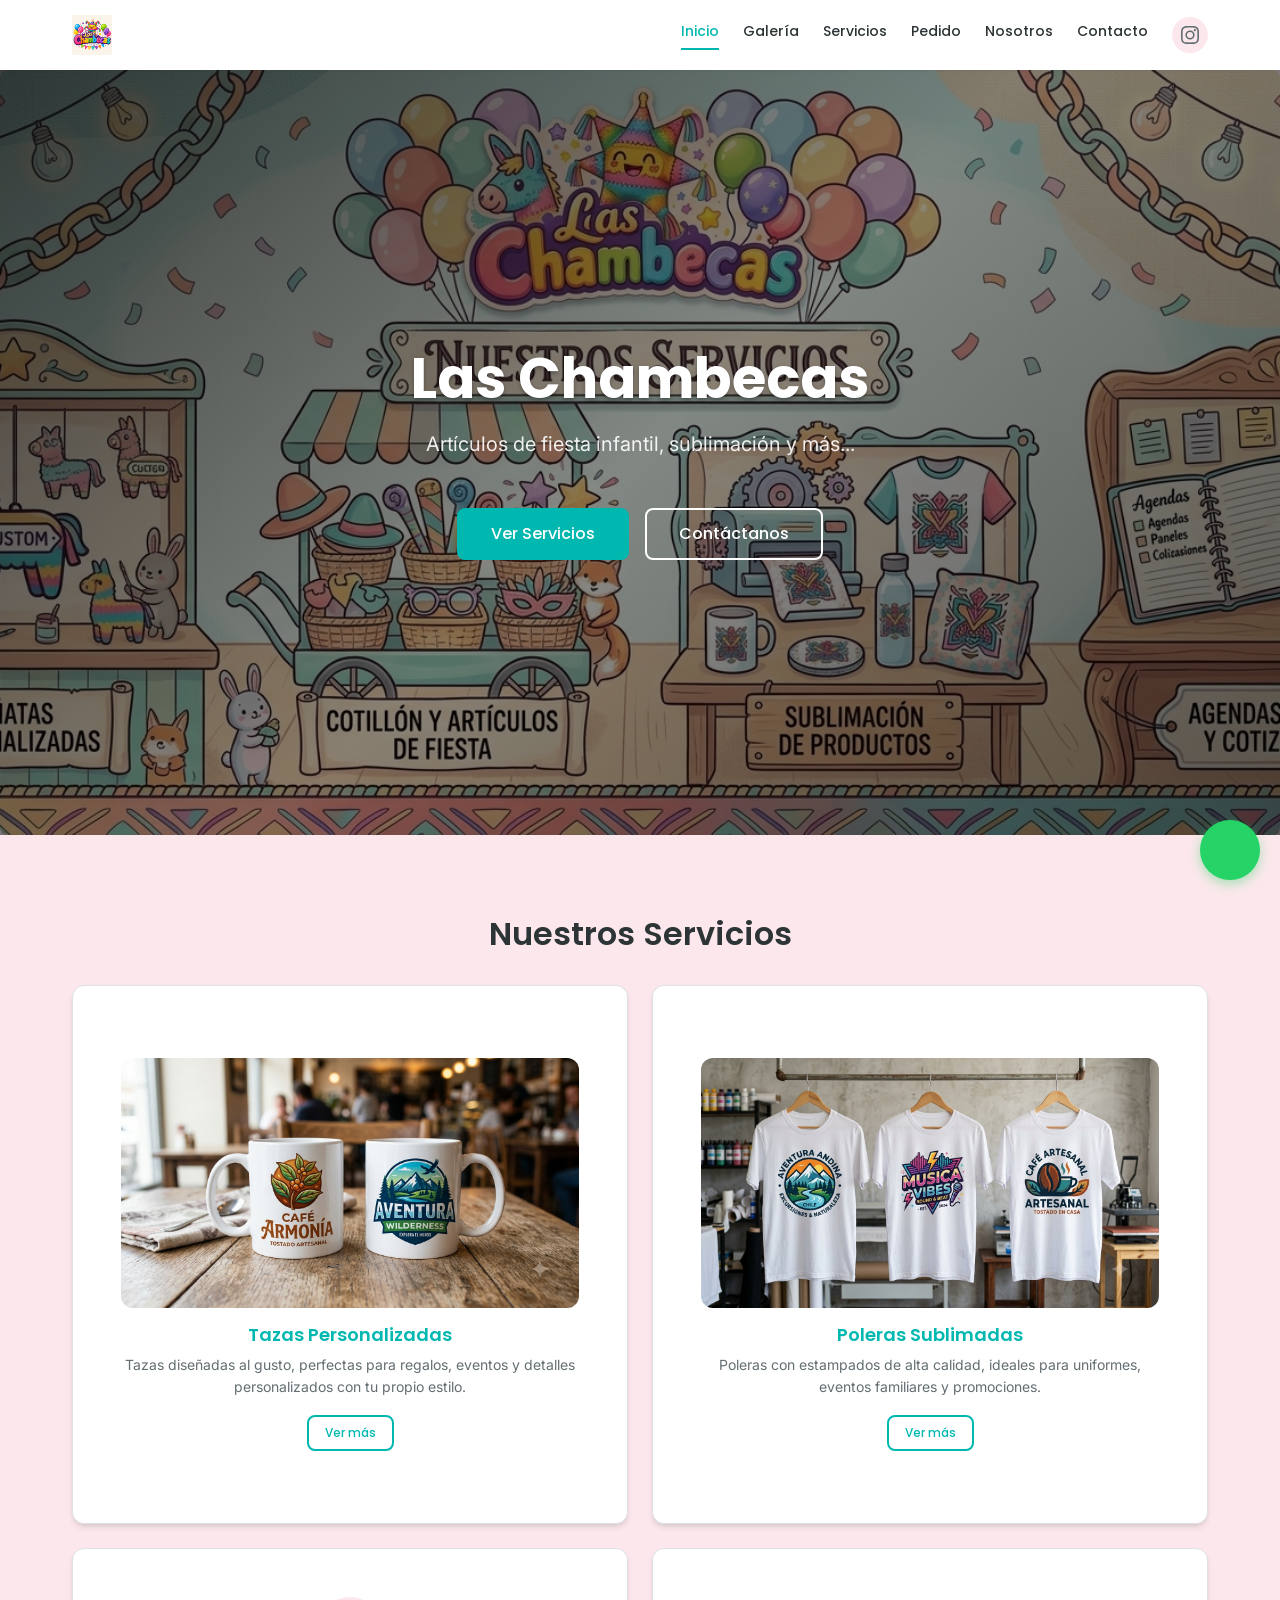
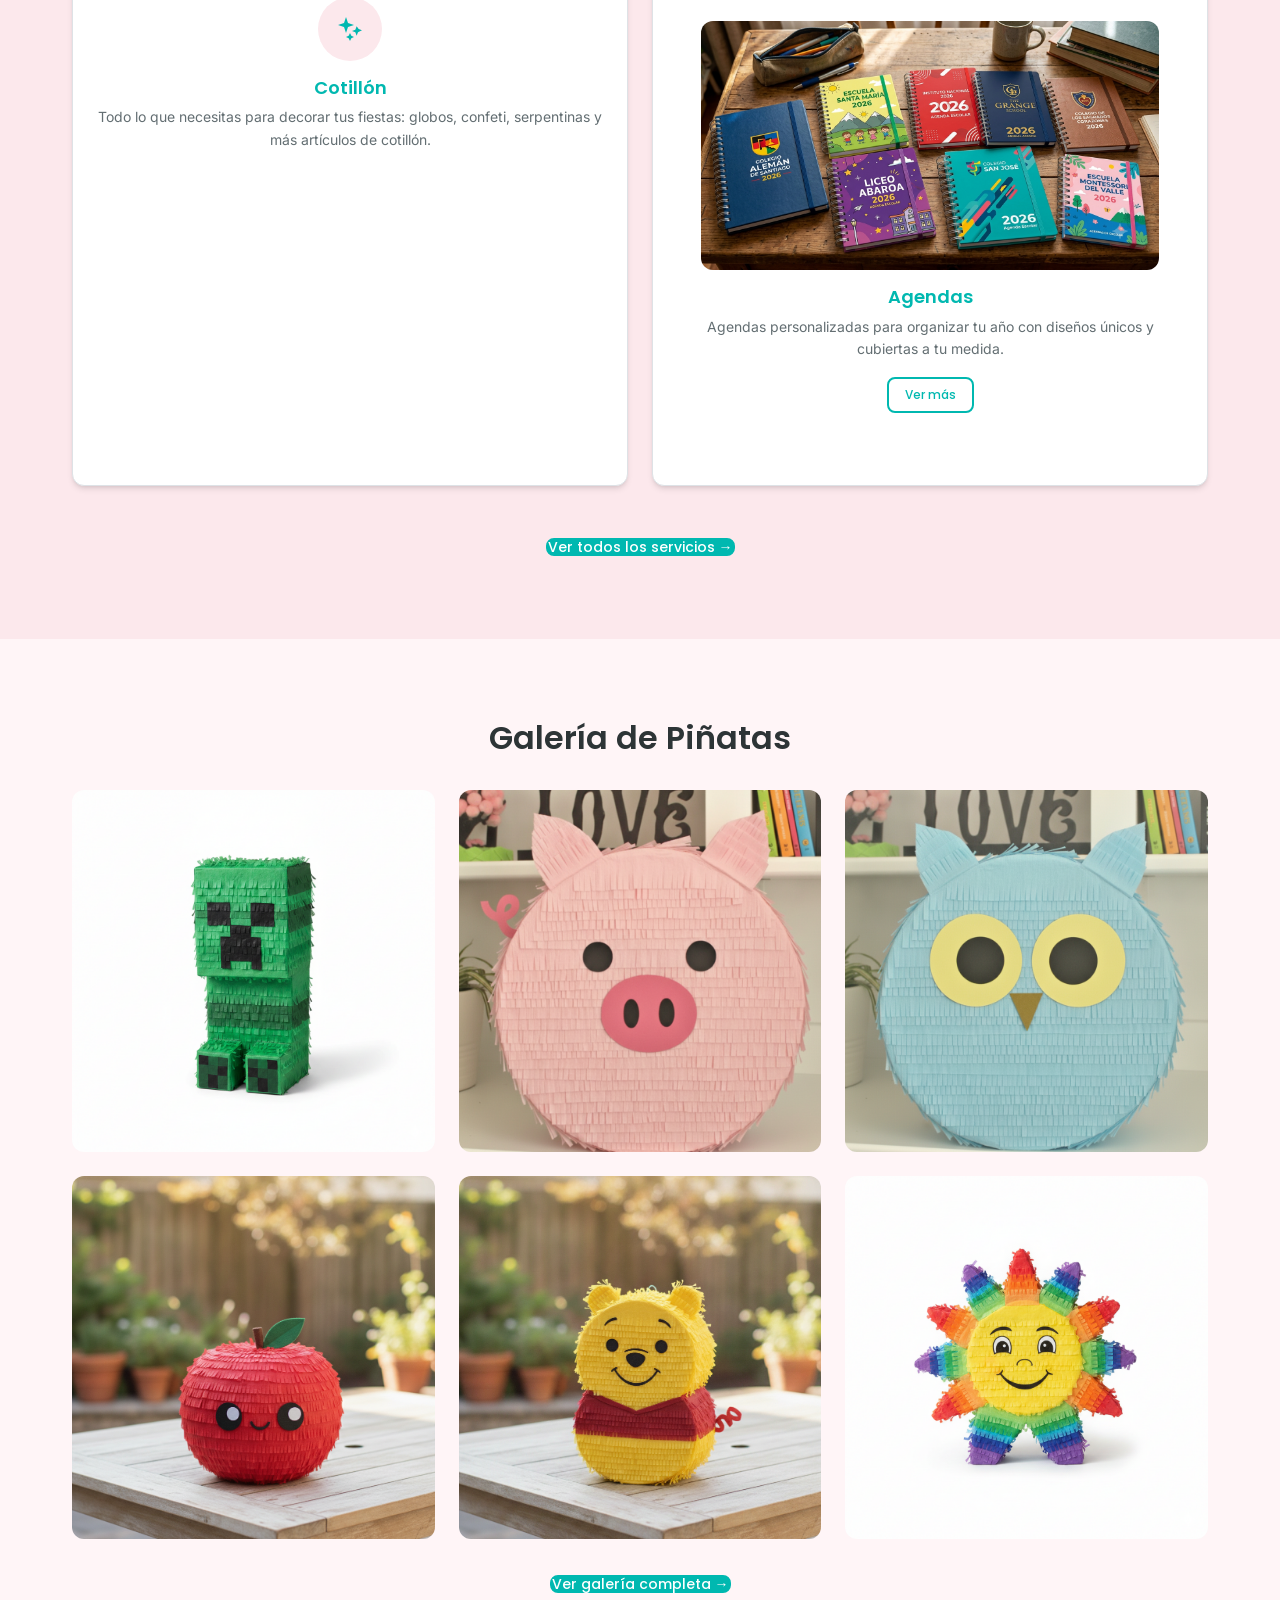
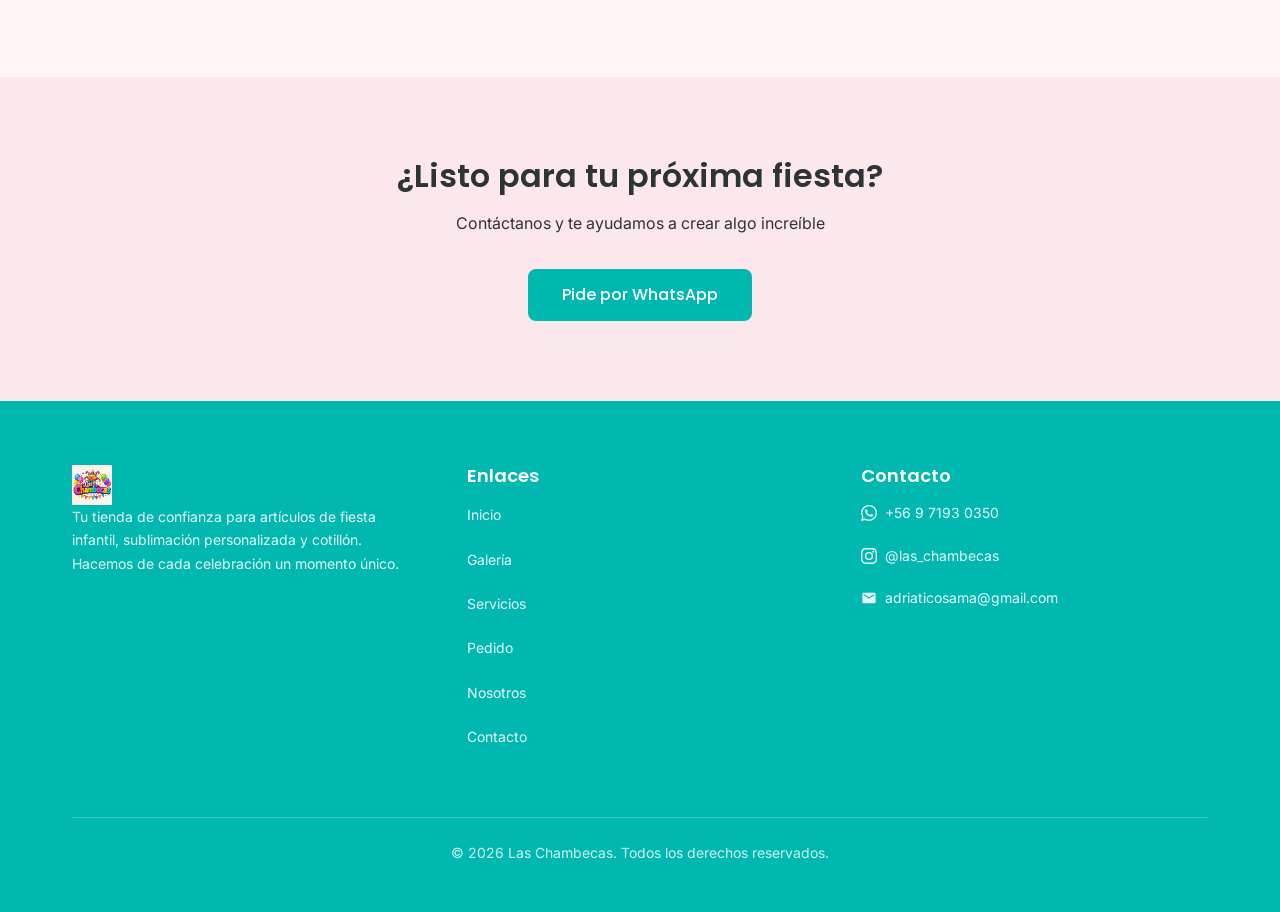
==== index.html @ 4bd5de6d "feat: sitio completo Las Chambecas - 7 páginas estáticas + catálogo con precios" ====
<!DOCTYPE html>
<html lang="es">
<head>
  <meta charset="UTF-8">
  <meta name="viewport" content="width=device-width, initial-scale=1.0">
  <meta name="description" content="Las Chambecas — Artículos de fiesta infantil, sublimación personalizada, cotillón y más. Tu tienda de confianza para celebraciones inolvidables.">
  <meta property="og:title" content="Las Chambecas — Fiestas Infantiles y Sublimación">
  <meta property="og:description" content="Artículos de fiesta infantil, sublimación personalizada y cotillón. ¡Celebra con estilo!">
  <meta property="og:type" content="website">
  <meta property="og:url" content="https://laschambecas.cl">
  <meta property="og:image" content="branding/logo.png">

  <title>Las Chambecas — Fiestas Infantiles y Sublimación</title>

  <!-- Favicon -->
  <link rel="icon" type="image/png" sizes="32x32" href="branding/logo.png">
  <link rel="apple-touch-icon" href="branding/logo.png">

  <!-- Google Fonts -->
  <link rel="preconnect" href="https://fonts.googleapis.com">
  <link rel="preconnect" href="https://fonts.gstatic.com" crossorigin>
  <link href="https://fonts.googleapis.com/css2?family=Poppins:wght@400;500;600;700&family=Inter:wght@400;500&display=swap" rel="stylesheet">

  <!-- CSS -->
  <link rel="stylesheet" href="css/style.css">
</head>
<body>

  <!-- ============================================================
       SKIP LINK
       ============================================================ -->
  <a href="#main-content" class="skip-link">Saltar al contenido principal</a>

  <!-- ============================================================
       HEADER
       ============================================================ -->
  <header class="header" role="banner">
    <div class="header__inner">

      <!-- Logo -->
      <a href="index.html" class="logo" aria-label="Las Chambecas — Inicio">
        <img class="logo__img" src="branding/logo.png" alt="Las Chambecas" width="40" height="40">
      </a>

      <!-- Navegación (mobile panel + desktop horizontal) -->
      <nav class="nav nav--mobile" aria-label="Menú de navegación principal">
        <ul class="nav__list">
          <li><a href="index.html" class="nav__link nav__link--active">Inicio</a></li>
          <li><a href="galeria.html" class="nav__link">Galería</a></li>
          <li><a href="servicios.html" class="nav__link">Servicios</a></li>
          <li><a href="pedido.html" class="nav__link">Pedido</a></li>
          <li><a href="nosotros.html" class="nav__link">Nosotros</a></li>
          <li><a href="contacto.html" class="nav__link">Contacto</a></li>
        </ul>

        <!-- Redes sociales en el menú (visible en mobile panel y desktop) -->
        <div class="header__social">
          <a href="https://www.instagram.com/las_chambecas/"
             class="header__social-link"
             target="_blank"
             rel="noopener noreferrer"
             aria-label="Síguenos en Instagram">
            <svg xmlns="http://www.w3.org/2000/svg" viewBox="0 0 24 24" width="18" height="18" aria-hidden="true">
              <path d="M12 2.163c3.204 0 3.584.012 4.85.07 3.252.148 4.771 1.691 4.919 4.919.058 1.265.069 1.645.069 4.849 0 3.205-.012 3.584-.069 4.849-.149 3.225-1.664 4.771-4.919 4.919-1.266.058-1.644.07-4.85.07-3.204 0-3.584-.012-4.849-.07-3.26-.149-4.771-1.699-4.919-4.92-.058-1.265-.07-1.644-.07-4.849 0-3.204.013-3.583.07-4.849.149-3.227 1.664-4.771 4.919-4.919 1.266-.057 1.645-.069 4.849-.069zM12 0C8.741 0 8.333.014 7.053.072 2.695.272.273 2.69.073 7.052.014 8.333 0 8.741 0 12c0 3.259.014 3.668.072 4.948.2 4.358 2.618 6.78 6.98 6.98C8.333 23.986 8.741 24 12 24c3.259 0 3.668-.014 4.948-.072 4.354-.2 6.782-2.618 6.979-6.98.059-1.28.073-1.689.073-4.948 0-3.259-.014-3.667-.072-4.947-.196-4.354-2.617-6.78-6.979-6.98C15.668.014 15.259 0 12 0zm0 5.838a6.162 6.162 0 100 12.324 6.162 6.162 0 000-12.324zM12 16a4 4 0 110-8 4 4 0 010 8zm6.406-11.845a1.44 1.44 0 100 2.881 1.44 1.44 0 000-2.881z"/>
            </svg>
          </a>
        </div>
      </nav>

      <!-- Botón menú hamburguesa (visible solo en mobile) -->
      <button class="menu-toggle hide-desktop" aria-label="Abrir menú de navegación" aria-expanded="false">
        <span class="menu-toggle__line"></span>
        <span class="menu-toggle__line"></span>
        <span class="menu-toggle__line"></span>
      </button>

      <!-- Overlay del menú móvil -->
      <div class="nav-overlay" aria-hidden="true"></div>

    </div>
  </header>

  <!-- ============================================================
       MAIN CONTENT
       ============================================================ -->
  <main id="main-content">

    <!-- ==========================================================
         HERO
         ========================================================== -->
    <section class="hero">
      <img class="hero__background"
           src="branding/banner.png"
           alt=""
           aria-hidden="true"
           loading="eager">
      <div class="hero__overlay" aria-hidden="true"></div>
      <div class="hero__content">
        <h1 class="hero__title">Las Chambecas</h1>
        <p class="hero__subtitle">Artículos de fiesta infantil, sublimación y más...</p>
        <div class="hero__actions">
          <a href="servicios.html" class="btn btn--primary btn--lg">Ver Servicios</a>
          <a href="contacto.html" class="btn btn--outline btn--lg">Contáctanos</a>
        </div>
      </div>
    </section>

    <!-- ==========================================================
         SERVICIOS
         ========================================================== -->
    <section class="section section--alt" id="servicios" aria-labelledby="servicios-heading">
      <div class="container">
        <h2 id="servicios-heading" class="text-center mb-xl">Nuestros Servicios</h2>

        <div class="grid grid--2">

          <!-- Tazas Personalizadas -->
          <article class="card card--service">
            <div class="card__body">
               <img src="imagenes/taza1.png"
                    alt="Tazas personalizadas con diseños únicos"
                    loading="lazy"
                    class="mb-md block rounded-lg w-full">
              <h3 class="card__title">Tazas Personalizadas</h3>
              <p class="card__text">Tazas diseñadas al gusto, perfectas para regalos, eventos y detalles personalizados con tu propio estilo.</p>
              <a href="servicios.html" class="btn btn--outline btn--sm mt-md">Ver más</a>
            </div>
          </article>

          <!-- Poleras Sublimadas -->
          <article class="card card--service">
            <div class="card__body">
               <img src="imagenes/poleras1.png"
                    alt="Poleras sublimadas con estampados de alta calidad"
                    loading="lazy"
                    class="mb-md block rounded-lg w-full">
              <h3 class="card__title">Poleras Sublimadas</h3>
              <p class="card__text">Poleras con estampados de alta calidad, ideales para uniformes, eventos familiares y promociones.</p>
              <a href="servicios.html" class="btn btn--outline btn--sm mt-md">Ver más</a>
            </div>
          </article>

          <!-- Cotillón -->
          <article class="card card--service">
            <div class="card__icon">
              <svg xmlns="http://www.w3.org/2000/svg" viewBox="0 0 24 24" width="32" height="32" aria-hidden="true">
                <path d="M9 3L7.5 7.5 3 9l4.5 1.5L9 15l1.5-4.5L15 9l-4.5-1.5L9 3zm8 7l-1 2.5-2.5 1 2.5 1 1 2.5 1-2.5L21 13l-2.5-1L17 10zm-5 5l-1 2-2 1 2 1 1 2 1-2 2-1-2-1-1-2z"/>
              </svg>
            </div>
            <h3 class="card__title">Cotillón</h3>
            <p class="card__text">Todo lo que necesitas para decorar tus fiestas: globos, confeti, serpentinas y más artículos de cotillón.</p>
          </article>

          <!-- Agendas -->
          <article class="card card--service">
            <div class="card__body">
               <img src="imagenes/agenda1.png"
                    alt="Agendas personalizadas con diseños exclusivos"
                    loading="lazy"
                    class="mb-md block rounded-lg w-full">
              <h3 class="card__title">Agendas</h3>
              <p class="card__text">Agendas personalizadas para organizar tu año con diseños únicos y cubiertas a tu medida.</p>
              <a href="servicios.html" class="btn btn--outline btn--sm mt-md">Ver más</a>
            </div>
          </article>

        </div>

        <div class="text-center mt-2xl">
          <a href="servicios.html" class="btn btn--primary">Ver todos los servicios &rarr;</a>
        </div>
      </div>
    </section>

    <!-- ==========================================================
         GALERÍA DE PIÑATAS
         ========================================================== -->
    <section class="section section--gallery" id="galeria" aria-labelledby="galeria-heading">
      <div class="container">
        <h2 id="galeria-heading" class="text-center mb-xl">Galería de Piñatas</h2>

        <div class="grid grid--3">

          <a href="galeria.html" class="gallery__item" aria-label="Ver piñata infantil decorativa en la galería">
            <img src="imagenes/foto1.png" alt="Piñata infantil decorativa de personaje animado" loading="lazy">
            <div class="gallery__item-overlay">
              <svg xmlns="http://www.w3.org/2000/svg" viewBox="0 0 24 24" width="48" height="48" aria-hidden="true">
                <path d="M15.5 14h-.79l-.28-.27A6.471 6.471 0 0016 9.5 6.5 6.5 0 109.5 16c1.61 0 3.09-.59 4.23-1.57l.27.28v.79l5 4.99L20.49 19l-4.99-5zm-6 0C7.01 14 5 11.99 5 9.5S7.01 5 9.5 5 14 7.01 14 9.5 11.99 14 9.5 14z"/>
              </svg>
            </div>
          </a>

          <a href="galeria.html" class="gallery__item" aria-label="Ver piñata temática infantil en la galería">
            <img src="imagenes/foto2.png" alt="Piñata temática infantil de superhéroe" loading="lazy">
            <div class="gallery__item-overlay">
              <svg xmlns="http://www.w3.org/2000/svg" viewBox="0 0 24 24" width="48" height="48" aria-hidden="true">
                <path d="M15.5 14h-.79l-.28-.27A6.471 6.471 0 0016 9.5 6.5 6.5 0 109.5 16c1.61 0 3.09-.59 4.23-1.57l.27.28v.79l5 4.99L20.49 19l-4.99-5zm-6 0C7.01 14 5 11.99 5 9.5S7.01 5 9.5 5 14 7.01 14 9.5 11.99 14 9.5 14z"/>
              </svg>
            </div>
          </a>

          <a href="galeria.html" class="gallery__item" aria-label="Ver piñata de unicornio en la galería">
            <img src="imagenes/foto3.png" alt="Piñata de unicornio con colores pastel" loading="lazy">
            <div class="gallery__item-overlay">
              <svg xmlns="http://www.w3.org/2000/svg" viewBox="0 0 24 24" width="48" height="48" aria-hidden="true">
                <path d="M15.5 14h-.79l-.28-.27A6.471 6.471 0 0016 9.5 6.5 6.5 0 109.5 16c1.61 0 3.09-.59 4.23-1.57l.27.28v.79l5 4.99L20.49 19l-4.99-5zm-6 0C7.01 14 5 11.99 5 9.5S7.01 5 9.5 5 14 7.01 14 9.5 11.99 14 9.5 14z"/>
              </svg>
            </div>
          </a>

          <a href="galeria.html" class="gallery__item" aria-label="Ver piñata de número gigante en la galería">
            <img src="imagenes/foto4.png" alt="Piñata de número gigante para cumpleaños" loading="lazy">
            <div class="gallery__item-overlay">
              <svg xmlns="http://www.w3.org/2000/svg" viewBox="0 0 24 24" width="48" height="48" aria-hidden="true">
                <path d="M15.5 14h-.79l-.28-.27A6.471 6.471 0 0016 9.5 6.5 6.5 0 109.5 16c1.61 0 3.09-.59 4.23-1.57l.27.28v.79l5 4.99L20.49 19l-4.99-5zm-6 0C7.01 14 5 11.99 5 9.5S7.01 5 9.5 5 14 7.01 14 9.5 11.99 14 9.5 14z"/>
              </svg>
            </div>
          </a>

          <a href="galeria.html" class="gallery__item" aria-label="Ver piñata de personaje infantil en la galería">
            <img src="imagenes/foto5.png" alt="Piñata de personaje infantil para fiestas" loading="lazy">
            <div class="gallery__item-overlay">
              <svg xmlns="http://www.w3.org/2000/svg" viewBox="0 0 24 24" width="48" height="48" aria-hidden="true">
                <path d="M15.5 14h-.79l-.28-.27A6.471 6.471 0 0016 9.5 6.5 6.5 0 109.5 16c1.61 0 3.09-.59 4.23-1.57l.27.28v.79l5 4.99L20.49 19l-4.99-5zm-6 0C7.01 14 5 11.99 5 9.5S7.01 5 9.5 5 14 7.01 14 9.5 11.99 14 9.5 14z"/>
              </svg>
            </div>
          </a>

          <a href="galeria.html" class="gallery__item" aria-label="Ver piñata de estrella en la galería">
            <img src="imagenes/foto6.png" alt="Piñata de estrella decorativa" loading="lazy">
            <div class="gallery__item-overlay">
              <svg xmlns="http://www.w3.org/2000/svg" viewBox="0 0 24 24" width="48" height="48" aria-hidden="true">
                <path d="M15.5 14h-.79l-.28-.27A6.471 6.471 0 0016 9.5 6.5 6.5 0 109.5 16c1.61 0 3.09-.59 4.23-1.57l.27.28v.79l5 4.99L20.49 19l-4.99-5zm-6 0C7.01 14 5 11.99 5 9.5S7.01 5 9.5 5 14 7.01 14 9.5 11.99 14 9.5 14z"/>
              </svg>
            </div>
          </a>

        </div>

        <div class="text-center mt-xl">
          <a href="galeria.html" class="btn btn--primary">Ver galería completa &rarr;</a>
        </div>
      </div>
    </section>

    <!-- ==========================================================
         CTA — LLAMADO A LA ACCIÓN
         ========================================================== -->
    <section class="section bg-alt" aria-labelledby="cta-heading">
      <div class="container text-center">
        <h2 id="cta-heading" class="mb-md">¿Listo para tu próxima fiesta?</h2>
        <p class="mb-xl">
          Contáctanos y te ayudamos a crear algo increíble
        </p>
        <a href="https://wa.me/56971930350"
           class="btn btn--primary btn--lg"
           target="_blank"
           rel="noopener noreferrer">
          Pide por WhatsApp
        </a>
      </div>
    </section>

  </main>

  <!-- ============================================================
       FOOTER
       ============================================================ -->
  <footer class="footer" role="contentinfo">
    <div class="container">

      <div class="footer__grid">

        <!-- Columna 1: Marca -->
        <div>
          <a href="index.html" class="logo" aria-label="Las Chambecas — Inicio">
            <img class="logo__img" src="branding/logo.png" alt="Las Chambecas" width="40" height="40" loading="lazy">
          </a>
          <p class="footer__text">
            Tu tienda de confianza para artículos de fiesta infantil, sublimación personalizada y cotillón. Hacemos de cada celebración un momento único.
          </p>
        </div>

        <!-- Columna 2: Enlaces -->
        <div>
          <h3 class="footer__title">Enlaces</h3>
          <ul>
            <li><a href="index.html" class="footer__link">Inicio</a></li>
            <li><a href="galeria.html" class="footer__link">Galería</a></li>
            <li><a href="servicios.html" class="footer__link">Servicios</a></li>
            <li><a href="pedido.html" class="footer__link">Pedido</a></li>
            <li><a href="nosotros.html" class="footer__link">Nosotros</a></li>
            <li><a href="contacto.html" class="footer__link">Contacto</a></li>
          </ul>
        </div>

        <!-- Columna 3: Contacto -->
        <div>
          <h3 class="footer__title">Contacto</h3>
          <ul>
            <li>
              <a href="https://wa.me/56971930350"
                 class="footer__link"
                 target="_blank"
                 rel="noopener noreferrer">
                <svg xmlns="http://www.w3.org/2000/svg" viewBox="0 0 24 24" width="16" height="16" fill="currentColor" aria-hidden="true">
                  <path d="M17.472 14.382c-.297-.149-1.758-.867-2.03-.967-.273-.099-.471-.148-.67.15-.197.297-.767.966-.94 1.164-.173.199-.347.223-.644.075-.297-.15-1.255-.463-2.39-1.475-.883-.788-1.48-1.761-1.653-2.059-.173-.297-.018-.458.13-.606.134-.133.298-.347.446-.52.149-.174.198-.298.298-.497.099-.198.05-.371-.025-.52-.075-.149-.669-1.612-.916-2.207-.242-.579-.487-.5-.669-.51-.173-.008-.371-.01-.57-.01-.198 0-.52.074-.792.372-.272.297-1.04 1.016-1.04 2.479 0 1.462 1.065 2.875 1.213 3.074.149.198 2.096 3.2 5.077 4.487.709.306 1.262.489 1.694.625.712.227 1.36.195 1.871.118.571-.085 1.758-.719 2.006-1.413.248-.694.248-1.289.173-1.413-.074-.124-.272-.198-.57-.347m-5.421 7.403h-.004a9.87 9.87 0 01-5.031-1.378l-.361-.214-3.741.982.998-3.648-.235-.374a9.86 9.86 0 01-1.51-5.26c.001-5.45 4.436-9.884 9.888-9.884 2.64 0 5.122 1.03 6.988 2.898a9.825 9.825 0 012.893 6.994c-.003 5.45-4.437 9.884-9.885 9.884m8.413-18.297A11.815 11.815 0 0012.05 0C5.495 0 .16 5.335.157 11.892c0 2.096.547 4.142 1.588 5.945L.057 24l6.305-1.654a11.882 11.882 0 005.683 1.448h.005c6.554 0 11.89-5.335 11.893-11.893a11.821 11.821 0 00-3.48-8.413z"/>
                </svg>
                +56 9 7193 0350
              </a>
            </li>
            <li>
              <a href="https://www.instagram.com/las_chambecas/"
                 class="footer__link"
                 target="_blank"
                 rel="noopener noreferrer">
                <svg xmlns="http://www.w3.org/2000/svg" viewBox="0 0 24 24" width="16" height="16" fill="currentColor" aria-hidden="true">
                  <path d="M12 2.163c3.204 0 3.584.012 4.85.07 3.252.148 4.771 1.691 4.919 4.919.058 1.265.069 1.645.069 4.849 0 3.205-.012 3.584-.069 4.849-.149 3.225-1.664 4.771-4.919 4.919-1.266.058-1.644.07-4.85.07-3.204 0-3.584-.012-4.849-.07-3.26-.149-4.771-1.699-4.919-4.92-.058-1.265-.07-1.644-.07-4.849 0-3.204.013-3.583.07-4.849.149-3.227 1.664-4.771 4.919-4.919 1.266-.057 1.645-.069 4.849-.069zM12 0C8.741 0 8.333.014 7.053.072 2.695.272.273 2.69.073 7.052.014 8.333 0 8.741 0 12c0 3.259.014 3.668.072 4.948.2 4.358 2.618 6.78 6.98 6.98C8.333 23.986 8.741 24 12 24c3.259 0 3.668-.014 4.948-.072 4.354-.2 6.782-2.618 6.979-6.98.059-1.28.073-1.689.073-4.948 0-3.259-.014-3.667-.072-4.947-.196-4.354-2.617-6.78-6.979-6.98C15.668.014 15.259 0 12 0zm0 5.838a6.162 6.162 0 100 12.324 6.162 6.162 0 000-12.324zM12 16a4 4 0 110-8 4 4 0 010 8zm6.406-11.845a1.44 1.44 0 100 2.881 1.44 1.44 0 000-2.881z"/>
                </svg>
                @las_chambecas
              </a>
            </li>
            <li>
              <a href="mailto:adriaticosama@gmail.com"
                 class="footer__link">
                <svg xmlns="http://www.w3.org/2000/svg" viewBox="0 0 24 24" width="16" height="16" fill="currentColor" aria-hidden="true">
                  <path d="M20 4H4c-1.1 0-2 .9-2 2v12c0 1.1.9 2 2 2h16c1.1 0 2-.9 2-2V6c0-1.1-.9-2-2-2zm0 4l-8 5-8-5V6l8 5 8-5v2z"/>
                </svg>
                adriaticosama@gmail.com
              </a>
            </li>
          </ul>
        </div>

      </div>

      <!-- Copyright -->
      <div class="footer__bottom">
        <p>&copy; <span data-year>2026</span> Las Chambecas. Todos los derechos reservados.</p>
      </div>

    </div>
  </footer>

  <!-- ============================================================
       WHATSAPP FLOAT (contenedor para el JS)
       ============================================================ -->
  <div id="whatsapp-float" class="whatsapp-float"></div>

  <!-- ============================================================
       JAVASCRIPT
       ============================================================ -->
  <script src="js/main.js" defer></script>

</body>
</html>
---- css/style.css ----
/* ==============================================================
   style.css — Las Chambecas
   Design System completo y único para todas las páginas
   Versión: EP-01
   ============================================================== */

/* --------------------------------------------------------------
   1. RESET / NORMALIZE
   -------------------------------------------------------------- */
*,
*::before,
*::after {
  box-sizing: border-box;
  margin: 0;
  padding: 0;
}

html {
  scroll-behavior: smooth;
  -webkit-text-size-adjust: 100%;
  -moz-text-size-adjust: 100%;
  text-size-adjust: 100%;
}

body {
  min-height: 100vh;
  -webkit-font-smoothing: antialiased;
  -moz-osx-font-smoothing: grayscale;
  text-rendering: optimizeLegibility;
}

img,
picture,
video,
canvas,
svg {
  display: block;
  max-width: 100%;
  height: auto;
}

input,
button,
textarea,
select {
  font: inherit;
  color: inherit;
}

button {
  cursor: pointer;
  border: none;
  background: none;
}

a {
  text-decoration: none;
  color: inherit;
}

ul,
ol {
  list-style: none;
}

table {
  border-collapse: collapse;
  border-spacing: 0;
}

/* --------------------------------------------------------------
   2. VARIABLES CSS
   -------------------------------------------------------------- */
:root {
  /* — Colores — */
  --color-primary: #00B8B0;
  --color-primary-hover: #009991;
  --color-secondary: #7A2EB5;
  --color-secondary-hover: #6327A0;
  --color-accent: #E0B858;
  --color-text: #2D3436;
  --color-text-secondary: #636E72;
  --color-bg: #FFF5F7;
  --color-bg-alt: #FCE8EC;
  --color-border: #DEE2E6;
  --color-error: #E74C3C;
  --color-success: #27AE60;
  --color-whatsapp: #25D366;
  --color-whatsapp-hover: #1DA851;
  --color-white: #FFFFFF;
  --color-black: #000000;

  /* — Tipografía — */
  --font-heading: 'Poppins', sans-serif;
  --font-body: 'Inter', sans-serif;

  /* — Tamaños de fuente — */
  --text-xs: 0.75rem;    /* 12px */
  --text-sm: 0.875rem;   /* 14px */
  --text-base: 1rem;     /* 16px */
  --text-lg: 1.125rem;   /* 18px */
  --text-xl: 1.25rem;    /* 20px */
  --text-2xl: 1.5rem;    /* 24px */
  --text-3xl: 2rem;      /* 32px */
  --text-4xl: 2.5rem;    /* 40px */
  --text-5xl: 3rem;      /* 48px */

  /* — Espaciado (escala 4px) — */
  --space-xxs: 0.25rem;  /* 4px */
  --space-xs: 0.5rem;    /* 8px */
  --space-sm: 0.75rem;   /* 12px */
  --space-md: 1rem;      /* 16px */
  --space-lg: 1.5rem;    /* 24px */
  --space-xl: 2rem;      /* 32px */
  --space-2xl: 3rem;     /* 48px */
  --space-3xl: 4rem;     /* 64px */
  --space-4xl: 5rem;     /* 80px */

  /* — Border Radius — */
  --radius-sm: 4px;
  --radius-md: 8px;
  --radius-lg: 12px;
  --radius-xl: 16px;
  --radius-full: 50%;

  /* — Sombras — */
  --shadow-sm: 0 1px 2px rgba(0, 0, 0, 0.06);
  --shadow-md: 0 4px 6px -1px rgba(0, 0, 0, 0.1), 0 2px 4px -2px rgba(0, 0, 0, 0.1);
  --shadow-lg: 0 10px 15px -3px rgba(0, 0, 0, 0.1), 0 4px 6px -4px rgba(0, 0, 0, 0.1);
  --shadow-xl: 0 20px 25px -5px rgba(0, 0, 0, 0.1), 0 8px 10px -6px rgba(0, 0, 0, 0.1);

  /* — Layout — */
  --container-max: 1200px;
  --container-padding: 1rem;
  --header-height: 70px;

  /* — Transiciones — */
  --transition-fast: 200ms ease;
  --transition-base: 300ms ease;
  --transition-slow: 400ms ease;

  /* — Z-index — */
  --z-header: 100;
  --z-menu-overlay: 150;
  --z-menu-panel: 160;
  --z-whatsapp: 180;
  --z-lightbox: 200;
  --z-skip-link: 300;
}

/* --------------------------------------------------------------
   3. ESTILOS BASE
   -------------------------------------------------------------- */
html {
  font-size: 100%;
}

body {
  font-family: var(--font-body);
  font-size: var(--text-base);
  font-weight: 400;
  line-height: 1.6;
  color: var(--color-text);
  background-color: var(--color-bg);
  overflow-x: hidden;
}

/* Tipografía headings */
h1, h2, h3, h4, h5, h6 {
  font-family: var(--font-heading);
  font-weight: 600;
  line-height: 1.2;
  color: var(--color-text);
}

h1 { font-size: var(--text-5xl); font-weight: 700; }
h2 { font-size: var(--text-3xl); font-weight: 600; }
h3 { font-size: var(--text-2xl); font-weight: 600; }
h4 { font-size: var(--text-xl); font-weight: 500; }
h5 { font-size: var(--text-lg); font-weight: 500; }
h6 { font-size: var(--text-base); font-weight: 500; }

p {
  margin-bottom: var(--space-md);
}

/* Enlaces */
a {
  color: var(--color-primary);
  transition: color var(--transition-fast);
}

a:hover {
  color: var(--color-primary-hover);
}

/* Imágenes */
img {
  border-radius: var(--radius-md);
}

/* Listas */
ul, ol {
  padding-left: 0;
}

li {
  margin-bottom: var(--space-xs);
}

/* Selection */
::selection {
  background-color: var(--color-primary);
  color: var(--color-white);
}

/* Scrollbar (personalizada) */
::-webkit-scrollbar {
  width: 8px;
}

::-webkit-scrollbar-track {
  background: var(--color-bg-alt);
}

::-webkit-scrollbar-thumb {
  background: var(--color-border);
  border-radius: var(--radius-sm);
}

::-webkit-scrollbar-thumb:hover {
  background: var(--color-text-secondary);
}

/* --------------------------------------------------------------
   4. LAYOUT
   -------------------------------------------------------------- */

/* Container */
.container {
  max-width: var(--container-max);
  margin: 0 auto;
  padding: 0 var(--container-padding);
}

.container--narrow {
  max-width: 800px;
}

.container--wide {
  max-width: 1400px;
}

/* Grid */
.grid {
  display: grid;
  gap: var(--space-lg);
}

.grid--2 { grid-template-columns: 1fr; }
.grid--3 { grid-template-columns: 1fr; }
.grid--4 { grid-template-columns: 1fr; }

.grid--auto {
  grid-template-columns: repeat(auto-fit, minmax(280px, 1fr));
}

.grid--center {
  place-items: center;
}

/* Flex helpers */
.flex {
  display: flex;
}

.flex--center {
  align-items: center;
  justify-content: center;
}

.flex--between {
  align-items: center;
  justify-content: space-between;
}

.flex--column {
  flex-direction: column;
}

.flex--wrap {
  flex-wrap: wrap;
}

.flex--gap-xs { gap: var(--space-xs); }
.flex--gap-sm { gap: var(--space-sm); }
.flex--gap-md { gap: var(--space-md); }
.flex--gap-lg { gap: var(--space-lg); }
.flex--gap-xl { gap: var(--space-xl); }

/* Section spacing */
.section {
  padding: var(--space-3xl) 0;
}

.section--alt {
  background-color: var(--color-bg-alt);
}

/* --------------------------------------------------------------
   5. HEADER
   -------------------------------------------------------------- */
.header {
  position: fixed;
  top: 0;
  left: 0;
  right: 0;
  height: var(--header-height);
  background-color: var(--color-white);
  box-shadow: var(--shadow-sm);
  z-index: var(--z-header);
  transition: box-shadow var(--transition-base), background-color var(--transition-base);
}

.header--scrolled {
  box-shadow: var(--shadow-md);
}

.header__inner {
  display: flex;
  align-items: center;
  justify-content: space-between;
  height: 100%;
  max-width: var(--container-max);
  margin: 0 auto;
  padding: 0 var(--container-padding);
}

/* Logo */
.logo {
  display: flex;
  align-items: center;
  gap: var(--space-sm);
  font-family: var(--font-heading);
  font-size: var(--text-xl);
  font-weight: 700;
  color: var(--color-primary);
  text-decoration: none;
  flex-shrink: 0;
}

.logo:hover {
  color: var(--color-primary-hover);
}

.logo__img {
  height: 40px;
  width: auto;
  border-radius: 0;
}

/* Navegación */
.nav {
  display: flex;
  align-items: center;
}

.nav__list {
  display: flex;
  align-items: center;
  gap: var(--space-lg);
}

.nav__link {
  font-family: var(--font-heading);
  font-size: var(--text-sm);
  font-weight: 500;
  color: var(--color-text);
  text-decoration: none;
  padding: var(--space-xs) 0;
  position: relative;
  transition: color var(--transition-fast);
  white-space: nowrap;
}

.nav__link::after {
  content: '';
  position: absolute;
  bottom: 0;
  left: 0;
  width: 0;
  height: 2px;
  background-color: var(--color-primary);
  transition: width var(--transition-base);
}

.nav__link:hover {
  color: var(--color-primary);
}

.nav__link:hover::after {
  width: 100%;
}

.nav__link--active {
  color: var(--color-primary);
}

.nav__link--active::after {
  width: 100%;
}

/* Header social */
.header__social {
  display: flex;
  align-items: center;
  gap: var(--space-sm);
  margin-left: var(--space-lg);
}

.header__social-link {
  display: flex;
  align-items: center;
  justify-content: center;
  width: 36px;
  height: 36px;
  border-radius: var(--radius-full);
  background-color: var(--color-bg-alt);
  transition: background-color var(--transition-fast), transform var(--transition-fast);
}

.header__social-link:hover {
  background-color: var(--color-primary);
  transform: scale(1.1);
}

.header__social-link svg {
  width: 18px;
  height: 18px;
  fill: var(--color-text-secondary);
  transition: fill var(--transition-fast);
}

.header__social-link:hover svg {
  fill: var(--color-white);
}

/* Menu toggle (hamburguesa) */
.menu-toggle {
  display: flex;
  flex-direction: column;
  justify-content: center;
  align-items: center;
  width: 44px;
  height: 44px;
  cursor: pointer;
  background: none;
  border: none;
  padding: var(--space-xs);
  z-index: calc(var(--z-menu-panel) + 1);
  -webkit-tap-highlight-color: transparent;
}

.menu-toggle__line {
  display: block;
  width: 24px;
  height: 2.5px;
  background-color: var(--color-text);
  border-radius: 2px;
  transition: transform var(--transition-base), opacity var(--transition-base);
  position: relative;
}

.menu-toggle__line + .menu-toggle__line {
  margin-top: 6px;
}

/* Animación hamburguesa → X */
.menu-toggle--active .menu-toggle__line:nth-child(1) {
  transform: translateY(8.5px) rotate(45deg);
}

.menu-toggle--active .menu-toggle__line:nth-child(2) {
  opacity: 0;
}

.menu-toggle--active .menu-toggle__line:nth-child(3) {
  transform: translateY(-8.5px) rotate(-45deg);
}

/* Overlay menú */
.nav-overlay {
  display: none;
  position: fixed;
  inset: 0;
  background-color: rgba(0, 0, 0, 0.6);
  z-index: var(--z-menu-overlay);
  opacity: 0;
  transition: opacity var(--transition-base);
}

.nav-overlay--visible {
  display: block;
  opacity: 1;
}

/* Panel menú móvil */
.nav--mobile {
  position: fixed;
  top: 0;
  right: -100%;
  width: 300px;
  max-width: 80vw;
  height: 100vh;
  background-color: var(--color-white);
  z-index: var(--z-menu-panel);
  padding: calc(var(--header-height) + var(--space-xl)) var(--space-xl) var(--space-xl);
  transition: right var(--transition-base);
  overflow-y: auto;
  box-shadow: var(--shadow-xl);
}

.nav--mobile.nav--open {
  right: 0;
}

.nav--mobile .nav__list {
  flex-direction: column;
  align-items: flex-start;
  gap: var(--space-xs);
}

.nav--mobile .nav__link {
  font-size: var(--text-lg);
  padding: var(--space-sm) 0;
  display: block;
  width: 100%;
  border-bottom: 1px solid var(--color-border);
}

.nav--mobile .header__social {
  margin-left: 0;
  margin-top: var(--space-xl);
}

/* --------------------------------------------------------------
   6. FOOTER
   -------------------------------------------------------------- */
.footer {
  background-color: var(--color-primary);
  color: var(--color-white);
  padding: var(--space-3xl) 0 var(--space-xl);
}

.footer__grid {
  display: grid;
  grid-template-columns: 1fr;
  gap: var(--space-2xl);
}

.footer__title {
  font-family: var(--font-heading);
  font-size: var(--text-lg);
  font-weight: 600;
  color: var(--color-white);
  margin-bottom: var(--space-md);
}

.footer__text {
  font-size: var(--text-sm);
  color: rgba(255, 255, 255, 0.9);
  line-height: 1.7;
  margin-bottom: var(--space-sm);
}

.footer__link {
  display: inline-flex;
  align-items: center;
  gap: var(--space-xs);
  color: rgba(255, 255, 255, 0.9);
  font-size: var(--text-sm);
  transition: color var(--transition-fast);
  margin-bottom: var(--space-sm);
}

.footer__link:hover {
  color: var(--color-white);
}

.footer__social {
  display: flex;
  gap: var(--space-md);
  margin-top: var(--space-sm);
}

.footer__social-link {
  display: flex;
  align-items: center;
  justify-content: center;
  width: 40px;
  height: 40px;
  border-radius: var(--radius-full);
  background-color: rgba(255, 255, 255, 0.15);
  transition: background-color var(--transition-fast), transform var(--transition-fast);
}

.footer__social-link:hover {
  background-color: rgba(255, 255, 255, 0.25);
  transform: scale(1.1);
}

.footer__social-link svg {
  width: 20px;
  height: 20px;
  fill: var(--color-white);
}

.footer__bottom {
  margin-top: var(--space-2xl);
  padding-top: var(--space-lg);
  border-top: 1px solid rgba(255, 255, 255, 0.2);
  text-align: center;
  font-size: var(--text-sm);
  color: rgba(255, 255, 255, 0.8);
}

.footer__bottom a {
  color: var(--color-white);
  text-decoration: underline;
}

/* --------------------------------------------------------------
   7. WHATSAPP FLOAT
   -------------------------------------------------------------- */
.whatsapp-float {
  position: fixed;
  bottom: 20px;
  right: 20px;
  width: 60px;
  height: 60px;
  background-color: var(--color-whatsapp);
  border-radius: var(--radius-full);
  display: flex;
  align-items: center;
  justify-content: center;
  z-index: var(--z-whatsapp);
  box-shadow: 0 4px 12px rgba(37, 211, 102, 0.4);
  cursor: pointer;
  transition: transform var(--transition-fast), box-shadow var(--transition-fast);
  animation: pulse 2s infinite;
}

.whatsapp-float:hover {
  transform: scale(1.1);
  box-shadow: 0 6px 20px rgba(37, 211, 102, 0.5);
  animation: none;
}

.whatsapp-float svg {
  width: 28px;
  height: 28px;
  fill: var(--color-white);
}

/* Tooltip WhatsApp */
.whatsapp-float__tooltip {
  position: absolute;
  right: calc(100% + 12px);
  top: 50%;
  transform: translateY(-50%);
  background-color: var(--color-text);
  color: var(--color-white);
  font-size: var(--text-sm);
  padding: var(--space-xs) var(--space-md);
  border-radius: var(--radius-md);
  white-space: nowrap;
  opacity: 0;
  pointer-events: none;
  transition: opacity var(--transition-fast);
  box-shadow: var(--shadow-md);
}

.whatsapp-float__tooltip::after {
  content: '';
  position: absolute;
  left: 100%;
  top: 50%;
  transform: translateY(-50%);
  border: 6px solid transparent;
  border-left-color: var(--color-text);
}

.whatsapp-float:hover .whatsapp-float__tooltip {
  opacity: 1;
}

/* --------------------------------------------------------------
   8. BOTONES
   -------------------------------------------------------------- */
.btn {
  display: inline-flex;
  align-items: center;
  justify-content: center;
  gap: var(--space-xs);
  font-family: var(--font-heading);
  font-weight: 500;
  font-size: var(--text-sm);
  text-decoration: none;
  border: 2px solid transparent;
  border-radius: var(--radius-md);
  cursor: pointer;
  transition: all var(--transition-fast);
  white-space: nowrap;
  user-select: none;
  -webkit-tap-highlight-color: transparent;
  line-height: 1;
}

.btn:focus-visible {
  outline: 3px solid var(--color-secondary);
  outline-offset: 2px;
}

/* Tamaños */
.btn--sm {
  height: 36px;
  padding: 0 var(--space-md);
  font-size: var(--text-xs);
}

.btn--md {
  height: 44px;
  padding: 0 var(--space-lg);
  font-size: var(--text-sm);
}

.btn--lg {
  height: 52px;
  padding: 0 var(--space-xl);
  font-size: var(--text-base);
}

/* Variantes */
.btn--primary {
  background-color: var(--color-primary);
  color: var(--color-white);
  border-color: var(--color-primary);
}

.btn--primary:hover {
  background-color: var(--color-primary-hover);
  border-color: var(--color-primary-hover);
  color: var(--color-white);
  transform: translateY(-1px);
  box-shadow: var(--shadow-md);
}

.btn--secondary {
  background-color: var(--color-secondary);
  color: var(--color-white);
  border-color: var(--color-secondary);
}

.btn--secondary:hover {
  background-color: var(--color-secondary-hover);
  border-color: var(--color-secondary-hover);
  color: var(--color-white);
  transform: translateY(-1px);
  box-shadow: var(--shadow-md);
}

.btn--outline {
  background-color: transparent;
  color: var(--color-primary);
  border-color: var(--color-primary);
}

.btn--outline:hover {
  background-color: var(--color-primary);
  color: var(--color-white);
  transform: translateY(-1px);
}

.btn--ghost {
  background-color: transparent;
  color: var(--color-text);
  border-color: transparent;
}

.btn--ghost:hover {
  background-color: var(--color-bg-alt);
  color: var(--color-primary);
}

/* Loading state */
.btn--loading {
  position: relative;
  pointer-events: none;
  opacity: 0.8;
}

.btn--loading .btn__text {
  visibility: hidden;
}

.btn--loading .btn__spinner {
  position: absolute;
  display: block;
}

.btn__spinner {
  display: none;
  width: 20px;
  height: 20px;
  border: 2.5px solid rgba(255, 255, 255, 0.3);
  border-top-color: var(--color-white);
  border-radius: var(--radius-full);
  animation: spin 0.6s infinite linear;
}

/* Disabled */
.btn:disabled,
.btn--disabled {
  opacity: 0.5;
  pointer-events: none;
}

/* --------------------------------------------------------------
   9. CARDS
   -------------------------------------------------------------- */
.card {
  background-color: var(--color-white);
  border-radius: var(--radius-lg);
  box-shadow: var(--shadow-md);
  overflow: hidden;
  transition: all var(--transition-base);
}

.card:hover {
  transform: translateY(-4px) scale(1.02);
  box-shadow: var(--shadow-lg);
}

.card__image {
  width: 100%;
  aspect-ratio: 1 / 1;
  object-fit: cover;
  border-radius: 0;
  display: block;
}

.card__body {
  padding: var(--space-lg);
}

.card__title {
  font-family: var(--font-heading);
  font-size: var(--text-lg);
  font-weight: 600;
  color: var(--color-text);
  margin-bottom: var(--space-xs);
}

.card__text {
  font-size: var(--text-sm);
  color: var(--color-text-secondary);
  line-height: 1.6;
  margin-bottom: 0;
}

/* Card de servicio */
.card--service {
  text-align: center;
  padding: var(--space-2xl) var(--space-lg);
  border: 1px solid var(--color-border);
}

.card--service .card__icon {
  width: 64px;
  height: 64px;
  margin: 0 auto var(--space-md);
  display: flex;
  align-items: center;
  justify-content: center;
  background-color: var(--color-bg-alt);
  border-radius: var(--radius-full);
  transition: background-color var(--transition-fast);
}

.card--service:hover .card__icon {
  background-color: var(--color-primary);
}

.card--service .card__icon svg {
  width: 32px;
  height: 32px;
  fill: var(--color-primary);
  transition: fill var(--transition-fast);
}

.card--service:hover .card__icon svg {
  fill: var(--color-white);
}

.card--service .card__title {
  color: var(--color-primary);
}

/* --------------------------------------------------------------
   10. FORMULARIOS
   -------------------------------------------------------------- */
.form {
  max-width: 600px;
  width: 100%;
}

.form--wide {
  max-width: 100%;
}

.form__group {
  margin-bottom: var(--space-lg);
}

.form__label {
  display: block;
  font-family: var(--font-heading);
  font-size: var(--text-sm);
  font-weight: 500;
  color: var(--color-text);
  margin-bottom: var(--space-xs);
}

.form__label--required::after {
  content: ' *';
  color: var(--color-error);
}

.form__input,
.form__textarea,
.form__select {
  width: 100%;
  height: 48px;
  padding: 0 var(--space-md);
  font-family: var(--font-body);
  font-size: var(--text-base);
  color: var(--color-text);
  background-color: var(--color-white);
  border: 2px solid var(--color-border);
  border-radius: var(--radius-md);
  transition: border-color var(--transition-fast), box-shadow var(--transition-fast);
  outline: none;
}

.form__input::placeholder,
.form__textarea::placeholder {
  color: var(--color-text-secondary);
  opacity: 0.6;
}

.form__input:focus,
.form__textarea:focus,
.form__select:focus {
  border-color: var(--color-secondary);
  box-shadow: 0 0 0 3px rgba(122, 46, 181, 0.15);
}

.form__textarea {
  height: auto;
  min-height: 120px;
  padding: var(--space-md);
  resize: vertical;
}

.form__select {
  appearance: none;
  background-image: url("data:image/svg+xml,%3Csvg xmlns='http://www.w3.org/2000/svg' width='12' height='8' viewBox='0 0 12 8'%3E%3Cpath fill='%23636E72' d='M1.41 0L6 4.58 10.59 0 12 1.41l-6 6-6-6z'/%3E%3C/svg%3E");
  background-repeat: no-repeat;
  background-position: right 16px center;
  padding-right: 40px;
  cursor: pointer;
}

/* Error state */
.form__input--error,
.form__textarea--error,
.form__select--error {
  border-color: var(--color-error);
  box-shadow: 0 0 0 3px rgba(231, 76, 60, 0.15);
  animation: shake 0.4s ease;
}

.form__error {
  display: none;
  font-size: var(--text-xs);
  color: var(--color-error);
  margin-top: var(--space-xxs);
}

.form__error--visible {
  display: block;
}

/* Success state */
.form__input--success,
.form__textarea--success {
  border-color: var(--color-success);
  box-shadow: 0 0 0 3px rgba(39, 174, 96, 0.15);
}

.form__success {
  display: none;
  font-size: var(--text-sm);
  color: var(--color-success);
  background-color: rgba(39, 174, 96, 0.1);
  padding: var(--space-md);
  border-radius: var(--radius-md);
  margin-bottom: var(--space-lg);
  border: 1px solid rgba(39, 174, 96, 0.2);
}

.form__success--visible {
  display: block;
}

/* Helper text */
.form__helper {
  font-size: var(--text-xs);
  color: var(--color-text-secondary);
  margin-top: var(--space-xxs);
}

/* Disabled input */
.form__input:disabled,
.form__textarea:disabled,
.form__select:disabled {
  background-color: var(--color-bg-alt);
  opacity: 0.6;
  cursor: not-allowed;
}

/* Spinner en botón de formulario */
.form__submit {
  position: relative;
}

.form__submit--loading {
  pointer-events: none;
}

/* Checkbox / Radio */
.form__checkbox-group,
.form__radio-group {
  display: flex;
  flex-direction: column;
  gap: var(--space-sm);
}

.form__checkbox-label,
.form__radio-label {
  display: flex;
  align-items: center;
  gap: var(--space-sm);
  font-size: var(--text-sm);
  cursor: pointer;
}

.form__checkbox,
.form__radio {
  width: 20px;
  height: 20px;
  accent-color: var(--color-primary);
  cursor: pointer;
}

/* --------------------------------------------------------------
   11. HERO
   -------------------------------------------------------------- */
.hero {
  position: relative;
  min-height: 80vh;
  display: flex;
  align-items: center;
  justify-content: center;
  text-align: center;
  color: var(--color-white);
  overflow: hidden;
  margin-top: var(--header-height);
}

.hero__background {
  position: absolute;
  inset: 0;
  width: 100%;
  height: 100%;
  object-fit: cover;
  z-index: 0;
}

.hero__overlay {
  position: absolute;
  inset: 0;
  background: linear-gradient(
    135deg,
    rgba(0, 0, 0, 0.75) 0%,
    rgba(0, 0, 0, 0.45) 50%,
    rgba(0, 0, 0, 0.65) 100%
  );
  z-index: 1;
}

.hero__content {
  position: relative;
  z-index: 2;
  max-width: 800px;
  padding: var(--space-xl);
}

.hero__title {
  font-size: var(--text-4xl);
  font-weight: 700;
  color: var(--color-white);
  margin-bottom: var(--space-md);
  text-shadow: 0 2px 4px rgba(0, 0, 0, 0.3);
}

.hero__subtitle {
  font-size: var(--text-lg);
  color: rgba(255, 255, 255, 0.9);
  margin-bottom: var(--space-2xl);
  line-height: 1.6;
}

.hero__actions {
  display: flex;
  flex-wrap: wrap;
  gap: var(--space-md);
  justify-content: center;
}

.hero__actions .btn--outline {
  color: var(--color-white);
  border-color: var(--color-white);
}

.hero__actions .btn--outline:hover {
  background-color: var(--color-white);
  color: var(--color-text);
}

/* --------------------------------------------------------------
   12. PAGE HEADER
   -------------------------------------------------------------- */
.page-header {
  background-color: var(--color-primary);
  padding: calc(var(--header-height) + var(--space-3xl)) 0 var(--space-2xl);
  text-align: center;
  color: var(--color-white);
}

.page-header__title {
  font-size: var(--text-3xl);
  font-weight: 700;
  color: var(--color-white);
  margin-bottom: var(--space-xs);
}

.page-header__subtitle {
  font-size: var(--text-base);
  color: rgba(255, 255, 255, 0.9);
  max-width: 600px;
  margin: 0 auto;
}

/* --------------------------------------------------------------
   13. GALERÍA
   -------------------------------------------------------------- */
.gallery {
  display: grid;
  grid-template-columns: 1fr;
  gap: var(--space-md);
}

.gallery__item {
  position: relative;
  aspect-ratio: 1 / 1;
  overflow: hidden;
  border-radius: var(--radius-lg);
  cursor: pointer;
}

.gallery__item img {
  width: 100%;
  height: 100%;
  object-fit: cover;
  border-radius: 0;
  transition: transform var(--transition-base);
}

.gallery__item:hover img {
  transform: scale(1.08);
}

.gallery__item-overlay {
  position: absolute;
  inset: 0;
  background: rgba(0, 0, 0, 0.3);
  display: flex;
  align-items: center;
  justify-content: center;
  opacity: 0;
  transition: opacity var(--transition-base);
}

.gallery__item:hover .gallery__item-overlay {
  opacity: 1;
}

.gallery__item-overlay svg {
  width: 48px;
  height: 48px;
  fill: var(--color-white);
}

/* --------------------------------------------------------------
   14. LIGHTBOX
   -------------------------------------------------------------- */
.lightbox {
  display: none;
  position: fixed;
  inset: 0;
  background-color: rgba(0, 0, 0, 0.9);
  z-index: var(--z-lightbox);
  align-items: center;
  justify-content: center;
  opacity: 0;
  transition: opacity var(--transition-base);
}

.lightbox--open {
  display: flex;
  opacity: 1;
}

.lightbox__img {
  max-width: 90vw;
  max-height: 90vh;
  object-fit: contain;
  border-radius: var(--radius-md);
  box-shadow: var(--shadow-xl);
}

.lightbox__btn {
  position: absolute;
  top: 50%;
  transform: translateY(-50%);
  width: 48px;
  height: 48px;
  background-color: rgba(255, 255, 255, 0.15);
  border: none;
  border-radius: var(--radius-full);
  display: flex;
  align-items: center;
  justify-content: center;
  cursor: pointer;
  transition: background-color var(--transition-fast);
  z-index: 1;
}

.lightbox__btn:hover {
  background-color: rgba(255, 255, 255, 0.3);
}

.lightbox__btn svg {
  width: 24px;
  height: 24px;
  fill: var(--color-white);
}

.lightbox__btn--prev {
  left: var(--space-lg);
}

.lightbox__btn--next {
  right: var(--space-lg);
}

.lightbox__close {
  position: absolute;
  top: var(--space-lg);
  right: var(--space-lg);
  width: 48px;
  height: 48px;
  background-color: rgba(255, 255, 255, 0.15);
  border: none;
  border-radius: var(--radius-full);
  display: flex;
  align-items: center;
  justify-content: center;
  cursor: pointer;
  transition: background-color var(--transition-fast);
  z-index: 1;
}

.lightbox__close:hover {
  background-color: rgba(255, 255, 255, 0.3);
}

.lightbox__close svg {
  width: 24px;
  height: 24px;
  fill: var(--color-white);
}

.lightbox__counter {
  position: absolute;
  bottom: var(--space-lg);
  left: 50%;
  transform: translateX(-50%);
  color: var(--color-white);
  font-family: var(--font-heading);
  font-size: var(--text-sm);
  background-color: rgba(0, 0, 0, 0.6);
  padding: var(--space-xs) var(--space-md);
  border-radius: var(--radius-md);
  z-index: 1;
}

/* --------------------------------------------------------------
   15. ANIMACIONES
   -------------------------------------------------------------- */
@keyframes pulse {
  0% {
    box-shadow: 0 4px 12px rgba(37, 211, 102, 0.4);
  }
  50% {
    box-shadow: 0 4px 24px rgba(37, 211, 102, 0.6);
  }
  100% {
    box-shadow: 0 4px 12px rgba(37, 211, 102, 0.4);
  }
}

@keyframes fadeIn {
  from {
    opacity: 0;
  }
  to {
    opacity: 1;
  }
}

@keyframes fadeInUp {
  from {
    opacity: 0;
    transform: translateY(20px);
  }
  to {
    opacity: 1;
    transform: translateY(0);
  }
}

@keyframes shake {
  0%, 100% {
    transform: translateX(0);
  }
  20% {
    transform: translateX(-8px);
  }
  40% {
    transform: translateX(8px);
  }
  60% {
    transform: translateX(-5px);
  }
  80% {
    transform: translateX(5px);
  }
}

@keyframes slideIn {
  from {
    transform: translateX(-100%);
  }
  to {
    transform: translateX(0);
  }
}

@keyframes spin {
  to {
    transform: rotate(360deg);
  }
}

@keyframes scaleIn {
  from {
    opacity: 0;
    transform: scale(0.95);
  }
  to {
    opacity: 1;
    transform: scale(1);
  }
}

/* --------------------------------------------------------------
   16. ACCESIBILIDAD
   -------------------------------------------------------------- */

/* Skip link */
.skip-link {
  position: absolute;
  top: -100%;
  left: 0;
  z-index: var(--z-skip-link);
  background-color: var(--color-primary);
  color: var(--color-white);
  padding: var(--space-sm) var(--space-lg);
  font-family: var(--font-heading);
  font-size: var(--text-sm);
  font-weight: 500;
  text-decoration: none;
  border-radius: 0 0 var(--radius-md) 0;
  transition: top var(--transition-fast);
}

.skip-link:focus {
  top: 0;
}

/* Focus visible */
:focus-visible {
  outline: 3px solid var(--color-secondary);
  outline-offset: 2px;
}

:focus:not(:focus-visible) {
  outline: none;
}

/* Reduced motion */
@media (prefers-reduced-motion: reduce) {
  *,
  *::before,
  *::after {
    animation-duration: 0.01ms !important;
    animation-iteration-count: 1 !important;
    transition-duration: 0.01ms !important;
    scroll-behavior: auto !important;
  }

  .whatsapp-float {
    animation: none !important;
  }

  .card:hover {
    transform: none !important;
  }

  .gallery__item img {
    transition: none !important;
  }
}

/* Screen reader only */
.sr-only {
  position: absolute;
  width: 1px;
  height: 1px;
  padding: 0;
  margin: -1px;
  overflow: hidden;
  clip: rect(0, 0, 0, 0);
  white-space: nowrap;
  border-width: 0;
}

/* --------------------------------------------------------------
   17. UTILITY CLASSES
   -------------------------------------------------------------- */
.text-center { text-align: center; }
.text-left { text-align: left; }
.text-right { text-align: right; }

.text-primary { color: var(--color-primary); }
.text-secondary { color: var(--color-secondary); }
.text-accent { color: var(--color-accent); }
.text-white { color: var(--color-white); }
.text-error { color: var(--color-error); }
.text-success { color: var(--color-success); }

.bg-primary { background-color: var(--color-primary); }
.bg-alt { background-color: var(--color-bg-alt); }
.bg-white { background-color: var(--color-white); }
.bg-dark { background-color: var(--color-text); }

.font-heading { font-family: var(--font-heading); }
.font-body { font-family: var(--font-body); }

.fw-400 { font-weight: 400; }
.fw-500 { font-weight: 500; }
.fw-600 { font-weight: 600; }
.fw-700 { font-weight: 700; }

.mt-0 { margin-top: 0; }
.mt-xs { margin-top: var(--space-xs); }
.mt-sm { margin-top: var(--space-sm); }
.mt-md { margin-top: var(--space-md); }
.mt-lg { margin-top: var(--space-lg); }
.mt-xl { margin-top: var(--space-xl); }
.mt-2xl { margin-top: var(--space-2xl); }

.mb-0 { margin-bottom: 0; }
.mb-xs { margin-bottom: var(--space-xs); }
.mb-sm { margin-bottom: var(--space-sm); }
.mb-md { margin-bottom: var(--space-md); }
.mb-lg { margin-bottom: var(--space-lg); }
.mb-xl { margin-bottom: var(--space-xl); }
.mb-2xl { margin-bottom: var(--space-2xl); }

.p-0 { padding: 0; }
.p-md { padding: var(--space-md); }
.p-lg { padding: var(--space-lg); }
.p-xl { padding: var(--space-xl); }

.w-full { width: 100%; }
.h-full { height: 100%; }

.rounded-md { border-radius: var(--radius-md); }
.rounded-lg { border-radius: var(--radius-lg); }
.rounded-full { border-radius: var(--radius-full); }

.shadow-sm { box-shadow: var(--shadow-sm); }
.shadow-md { box-shadow: var(--shadow-md); }
.shadow-lg { box-shadow: var(--shadow-lg); }

.overflow-hidden { overflow: hidden; }

.relative { position: relative; }
.absolute { position: absolute; }

.hidden { display: none; }
.block { display: block; }
.inline-block { display: inline-block; }

/* Visibility helpers for responsive */
.hide-desktop {
  display: block;
}

.hide-mobile {
  display: none;
}

/* Animate on scroll utility */
.animate-on-scroll {
  opacity: 0;
  transform: translateY(20px);
  transition: opacity 600ms ease, transform 600ms ease;
}

.animate-on-scroll--visible {
  opacity: 1;
  transform: translateY(0);
}

/* --------------------------------------------------------------
    18. PRODUCT DETAIL LAYOUT
    -------------------------------------------------------------- */
.product-detail {
  display: grid;
  grid-template-columns: 1fr;
  gap: var(--space-2xl);
}

@media (min-width: 768px) {
  .product-detail {
    grid-template-columns: 1fr 1fr;
  }
}

/* ---- Product Gallery ---- */
.product-gallery__main {
  border-radius: var(--radius-xl);
  overflow: hidden;
  background: var(--color-white);
  margin-bottom: var(--space-md);
}

.product-gallery__main img {
  width: 100%;
  height: 400px;
  object-fit: cover;
  transition: opacity 0.3s ease;
}

.product-gallery__thumbs {
  display: flex;
  gap: var(--space-sm);
  flex-wrap: wrap;
}

.product-gallery__thumb {
  width: 80px;
  height: 80px;
  border-radius: var(--radius-lg);
  overflow: hidden;
  cursor: pointer;
  border: 3px solid transparent;
  transition: border-color 0.2s ease, opacity 0.2s ease;
  opacity: 0.6;
}

.product-gallery__thumb:hover,
.product-gallery__thumb--active {
  border-color: var(--color-primary);
  opacity: 1;
}

.product-gallery__thumb img {
  width: 100%;
  height: 100%;
  object-fit: cover;
}

/* ---- Price Table ---- */
.price-table {
  width: 100%;
  border-collapse: collapse;
  border-radius: var(--radius-xl);
  overflow: hidden;
  background: var(--color-white);
  box-shadow: var(--shadow-sm);
}

.price-table__row {
  transition: background-color 0.2s ease;
}

.price-table__row:hover {
  background-color: var(--color-bg-alt);
}

.price-table__row:not(:last-child) {
  border-bottom: 1px solid var(--color-border);
}

.price-table__item {
  padding: var(--space-md) var(--space-lg);
  font-family: var(--font-body);
  font-size: var(--text-base);
  color: var(--color-text);
}

.price-table__price {
  padding: var(--space-md) var(--space-lg);
  font-family: var(--font-heading);
  font-size: var(--text-lg);
  font-weight: 600;
  color: var(--color-primary);
  text-align: right;
  white-space: nowrap;
}

/* ---- Product Info ---- */
.product-info__title {
  font-family: var(--font-heading);
  font-size: var(--text-3xl);
  font-weight: 700;
  color: var(--color-text);
  margin-bottom: var(--space-md);
}

.product-info__description {
  font-family: var(--font-body);
  font-size: var(--text-base);
  line-height: 1.8;
  color: var(--color-text-secondary);
  margin-bottom: var(--space-xl);
}

/* ---- Product CTA ---- */
.product-cta {
  display: flex;
  flex-wrap: wrap;
  gap: var(--space-md);
  margin-top: var(--space-xl);
  padding-top: var(--space-xl);
  border-top: 1px solid var(--color-border);
}

/* ---- Product List (grid general) ---- */
.product-list {
  display: grid;
  grid-template-columns: 1fr;
  gap: var(--space-lg);
}

@media (min-width: 480px) {
  .product-list {
    grid-template-columns: repeat(2, 1fr);
  }
}

@media (min-width: 1024px) {
  .product-list {
    grid-template-columns: repeat(3, 1fr);
  }
}

.product-list__card {
  cursor: pointer;
  transition: transform 0.3s ease, box-shadow 0.3s ease;
}

.product-list__card:hover {
  transform: translateY(-4px);
  box-shadow: var(--shadow-lg);
}

.product-list__image {
  width: 100%;
  height: 200px;
  object-fit: cover;
  border-radius: var(--radius-xl) var(--radius-xl) 0 0;
}

.product-list__icon {
  display: flex;
  align-items: center;
  justify-content: center;
  height: 200px;
  background: var(--color-bg-alt);
  border-radius: var(--radius-xl) var(--radius-xl) 0 0;
}

.product-list__icon svg {
  width: 64px;
  height: 64px;
  fill: var(--color-primary);
}

.product-list__body {
  padding: var(--space-lg);
  background: var(--color-white);
  border-radius: 0 0 var(--radius-xl) var(--radius-xl);
}

.product-list__name {
  font-family: var(--font-heading);
  font-size: var(--text-lg);
  font-weight: 600;
  margin-bottom: var(--space-xs);
}

.product-list__price {
  color: var(--color-primary);
  font-weight: 600;
  font-size: var(--text-base);
}

/* --------------------------------------------------------------
    19. RESPONSIVE — Mobile First
    -------------------------------------------------------------- */

/* ≥ 480px — Teléfonos grandes */
@media (min-width: 480px) {
  :root {
    --container-padding: 1.5rem;
  }

  .gallery {
    grid-template-columns: repeat(2, 1fr);
  }

  .hero__title {
    font-size: var(--text-5xl);
  }
}

/* ≥ 768px — Tablets */
@media (min-width: 768px) {
  :root {
    --container-padding: 2rem;
  }

  .grid--2 { grid-template-columns: repeat(2, 1fr); }

  .gallery {
    grid-template-columns: repeat(2, 1fr);
  }

  .footer__grid {
    grid-template-columns: repeat(2, 1fr);
  }

  .hero__title {
    font-size: var(--text-5xl);
  }

  .hero__subtitle {
    font-size: var(--text-xl);
  }
}

/* ≥ 1024px — Desktop pequeños (cambio a navegación horizontal) */
@media (min-width: 1024px) {
  .menu-toggle {
    display: none !important;
  }

  .nav-overlay {
    display: none !important;
  }

  .nav--mobile {
    display: flex !important;
    position: static !important;
    width: auto !important;
    height: auto !important;
    padding: 0 !important;
    box-shadow: none !important;
    background: transparent !important;
    overflow: visible !important;
  }

  .nav--mobile .nav__list {
    flex-direction: row;
    gap: var(--space-lg);
  }

  .nav--mobile .nav__link {
    font-size: var(--text-sm);
    padding: var(--space-xs) 0;
    border-bottom: none;
    width: auto;
  }

  .nav--mobile .header__social {
    display: flex;
    margin-left: var(--space-lg);
    margin-top: 0;
  }

  .hide-desktop {
    display: none !important;
  }

  .hide-mobile {
    display: block;
  }

  .grid--3 { grid-template-columns: repeat(3, 1fr); }
  .grid--4 { grid-template-columns: repeat(4, 1fr); }

  .gallery {
    grid-template-columns: repeat(3, 1fr);
  }

  .footer__grid {
    grid-template-columns: repeat(3, 1fr);
  }

  .hero {
    min-height: 85vh;
  }

  .section {
    padding: var(--space-4xl) 0;
  }
}

/* ≥ 1200px — Desktop grandes */
@media (min-width: 1200px) {
  .gallery {
    grid-template-columns: repeat(3, 1fr);
  }

  .hero__title {
    font-size: 3.5rem;
  }
}

/* --------------------------------------------------------------
   FIN — style.css
   -------------------------------------------------------------- */
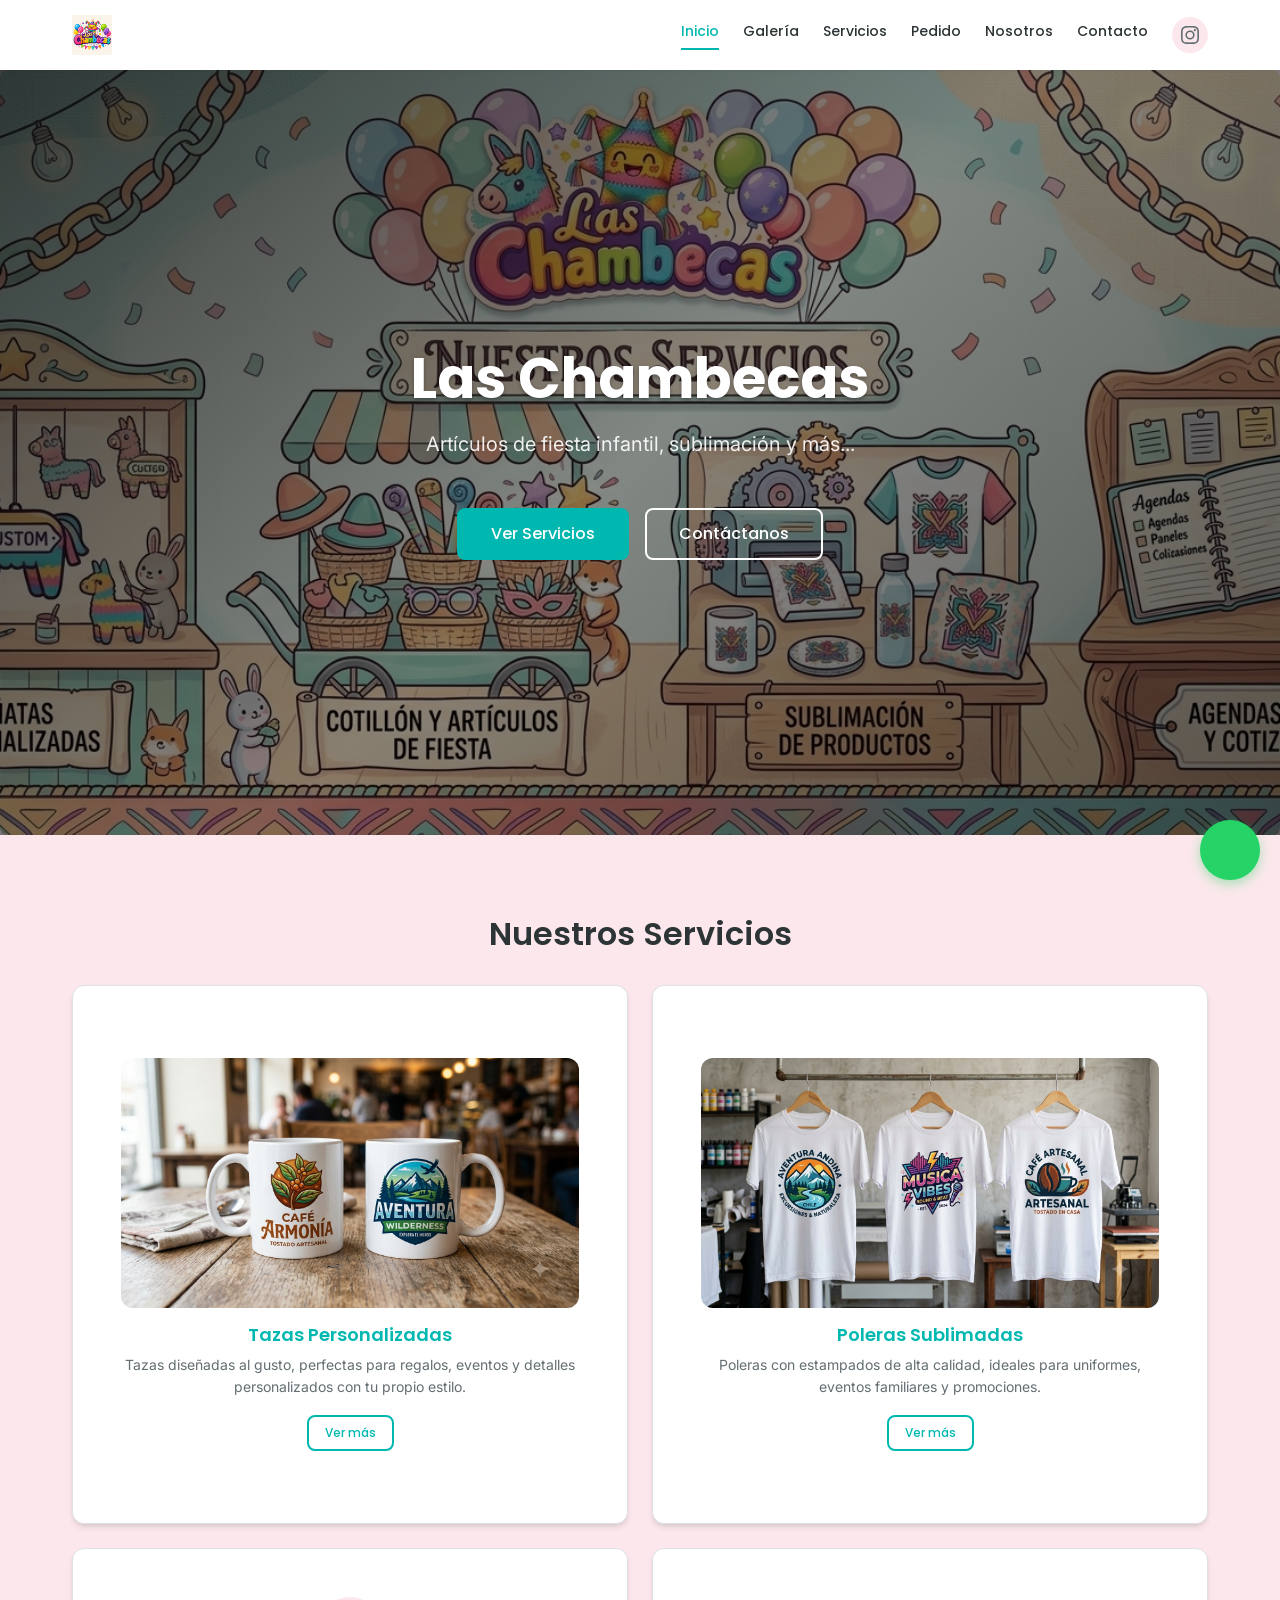
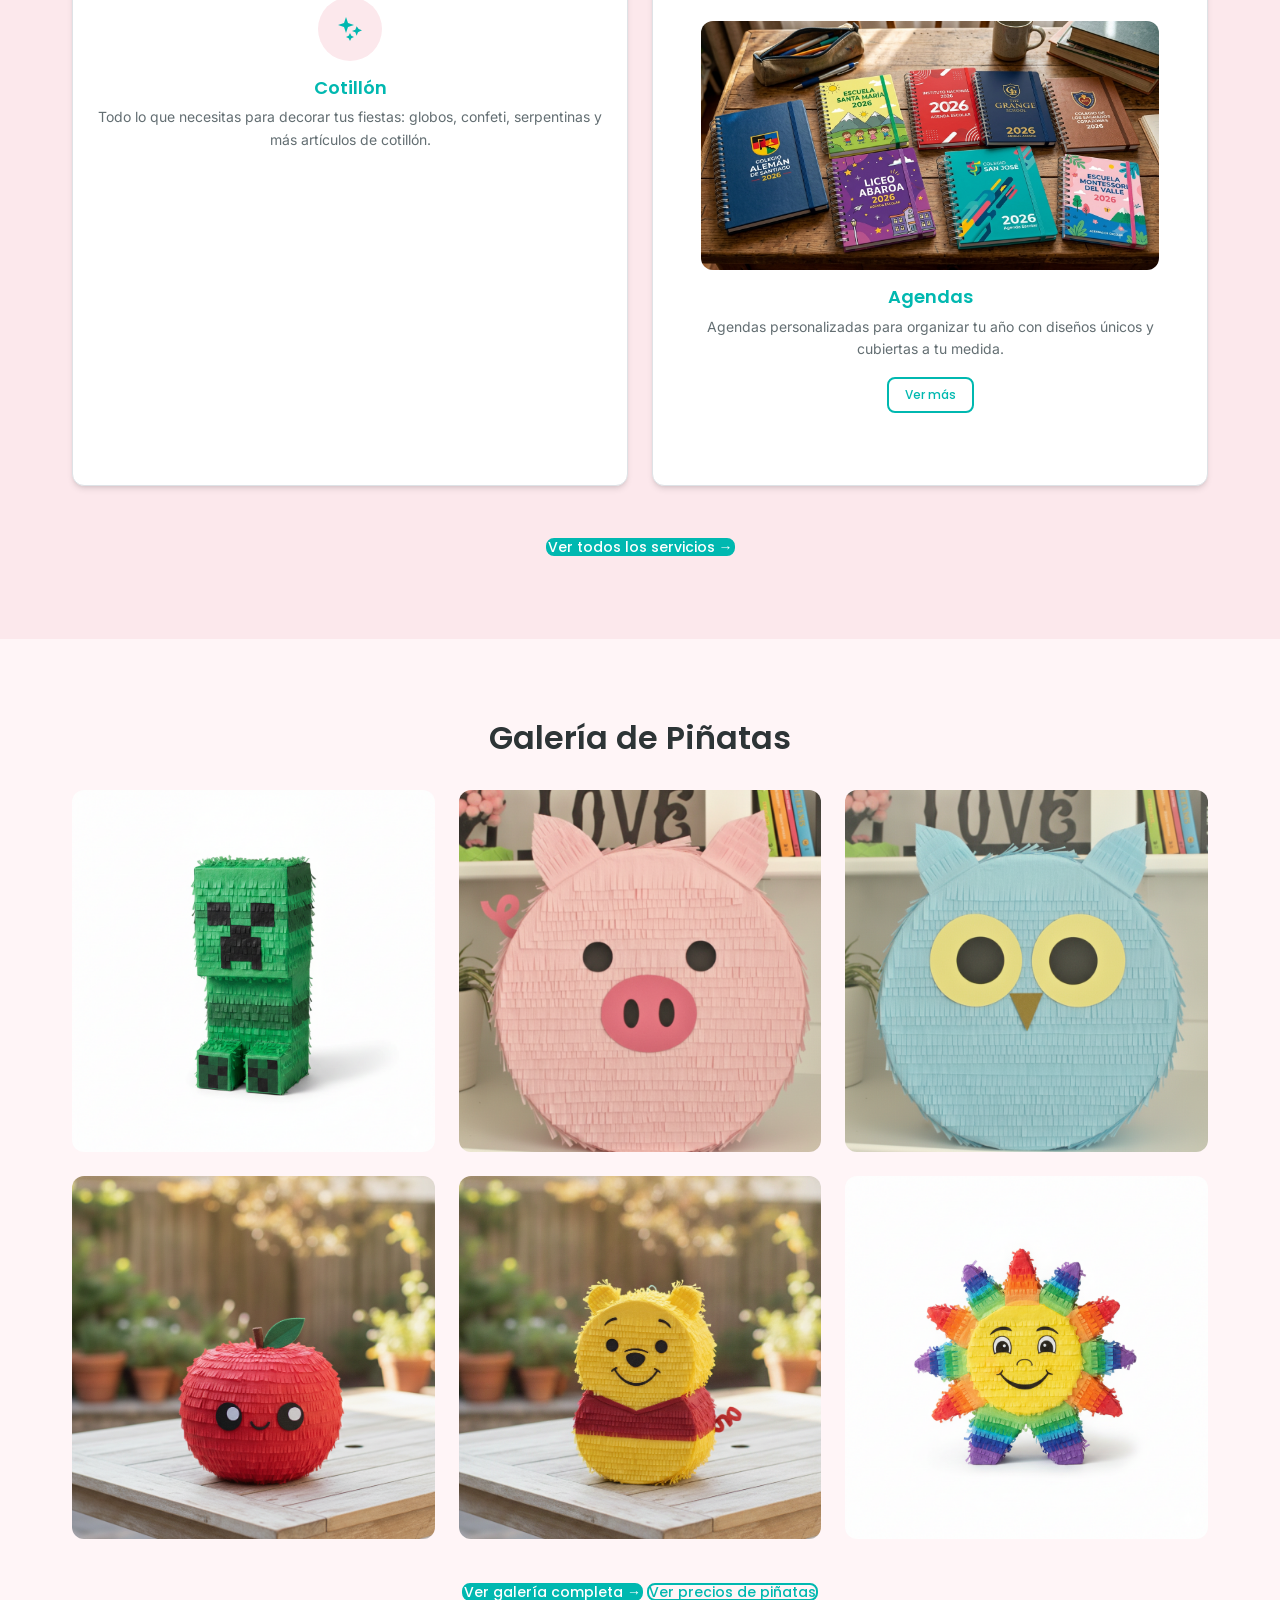
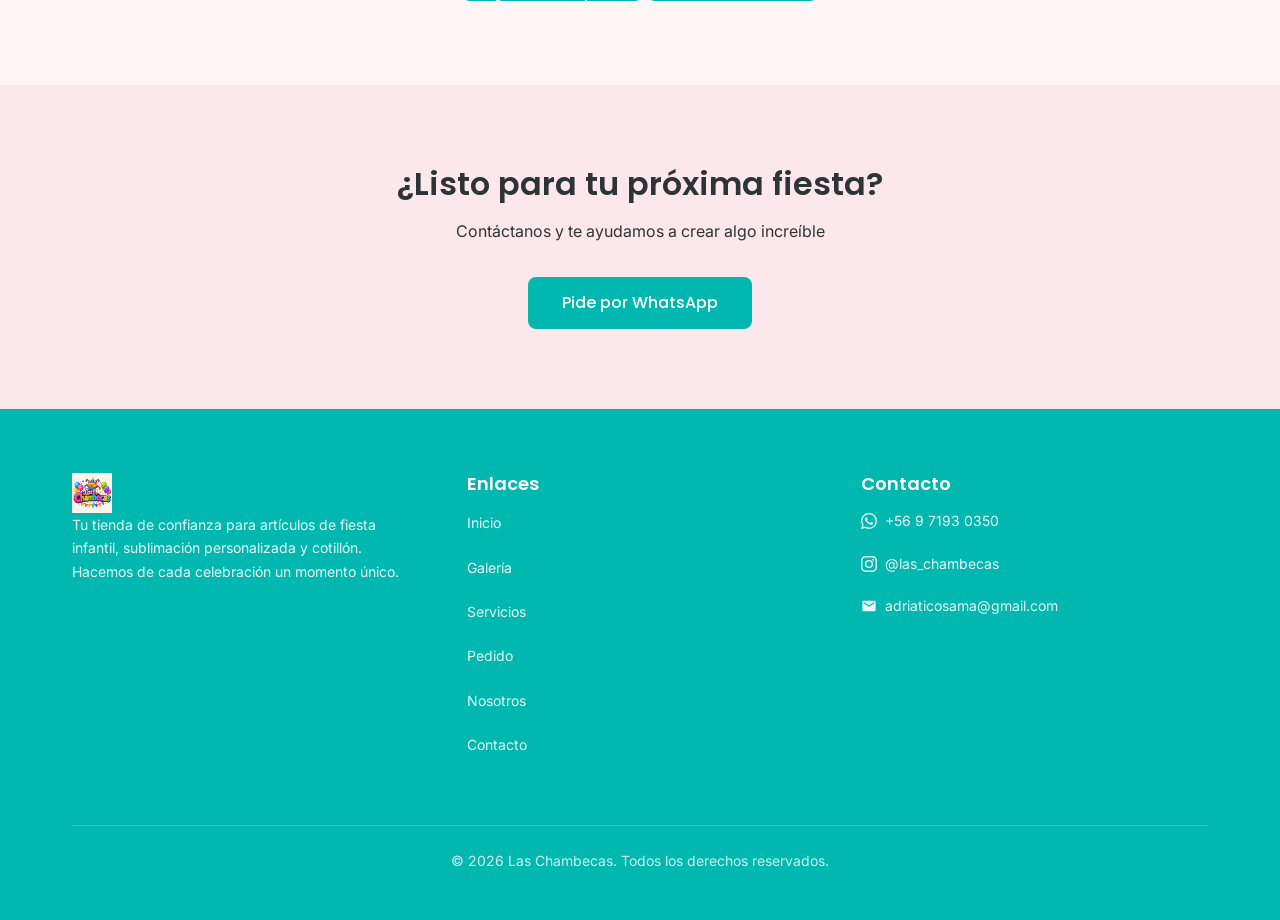
==== commit f45a9d07: "Fix: al elegir piñata desde galería muestra solo esa imagen, sin thumbs ni botón 'Ver todas'" ====
--- a/index.html
+++ b/index.html
@@ -239,6 +239,7 @@
 
         <div class="text-center mt-xl">
           <a href="galeria.html" class="btn btn--primary">Ver galería completa &rarr;</a>
+          <a href="producto.html?producto=pinatas" class="btn btn--outline mt-sm">Ver precios de piñatas</a>
         </div>
       </div>
     </section>
--- a/css/style.css
+++ b/css/style.css
@@ -1204,10 +1204,12 @@
 .gallery__item-overlay {
   position: absolute;
   inset: 0;
-  background: rgba(0, 0, 0, 0.3);
-  display: flex;
+  background: rgba(0, 0, 0, 0.4);
+  display: flex;
+  flex-direction: column;
   align-items: center;
   justify-content: center;
+  gap: 8px;
   opacity: 0;
   transition: opacity var(--transition-base);
 }
@@ -1217,9 +1219,25 @@
 }
 
 .gallery__item-overlay svg {
-  width: 48px;
-  height: 48px;
+  width: 40px;
+  height: 40px;
   fill: var(--color-white);
+}
+
+.gallery__item-price {
+  font-family: var(--font-heading);
+  font-size: var(--text-sm);
+  font-weight: 600;
+  color: var(--color-white);
+  background: var(--color-primary);
+  padding: 6px 16px;
+  border-radius: 20px;
+  transition: background var(--transition-fast);
+  text-decoration: none;
+}
+
+.gallery__item-price:hover {
+  background: var(--color-primary-hover);
 }
 
 /* --------------------------------------------------------------
